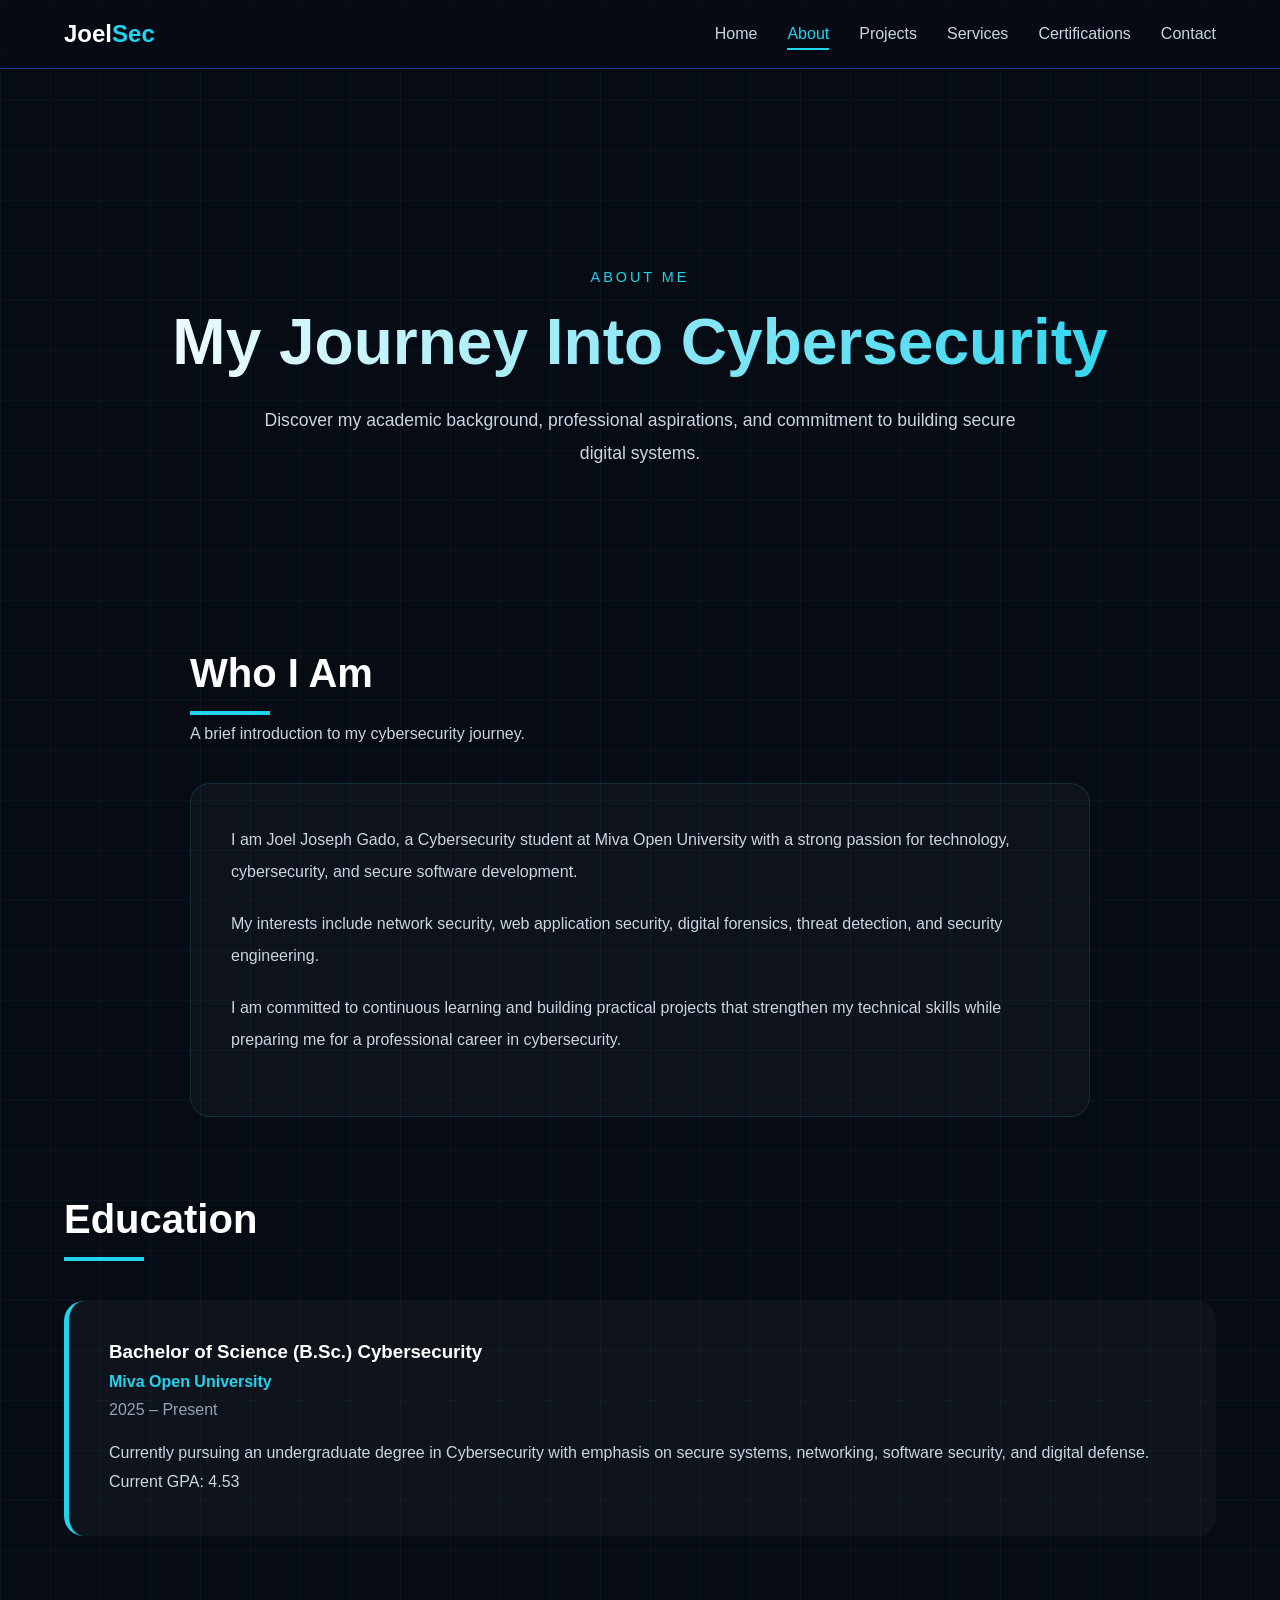
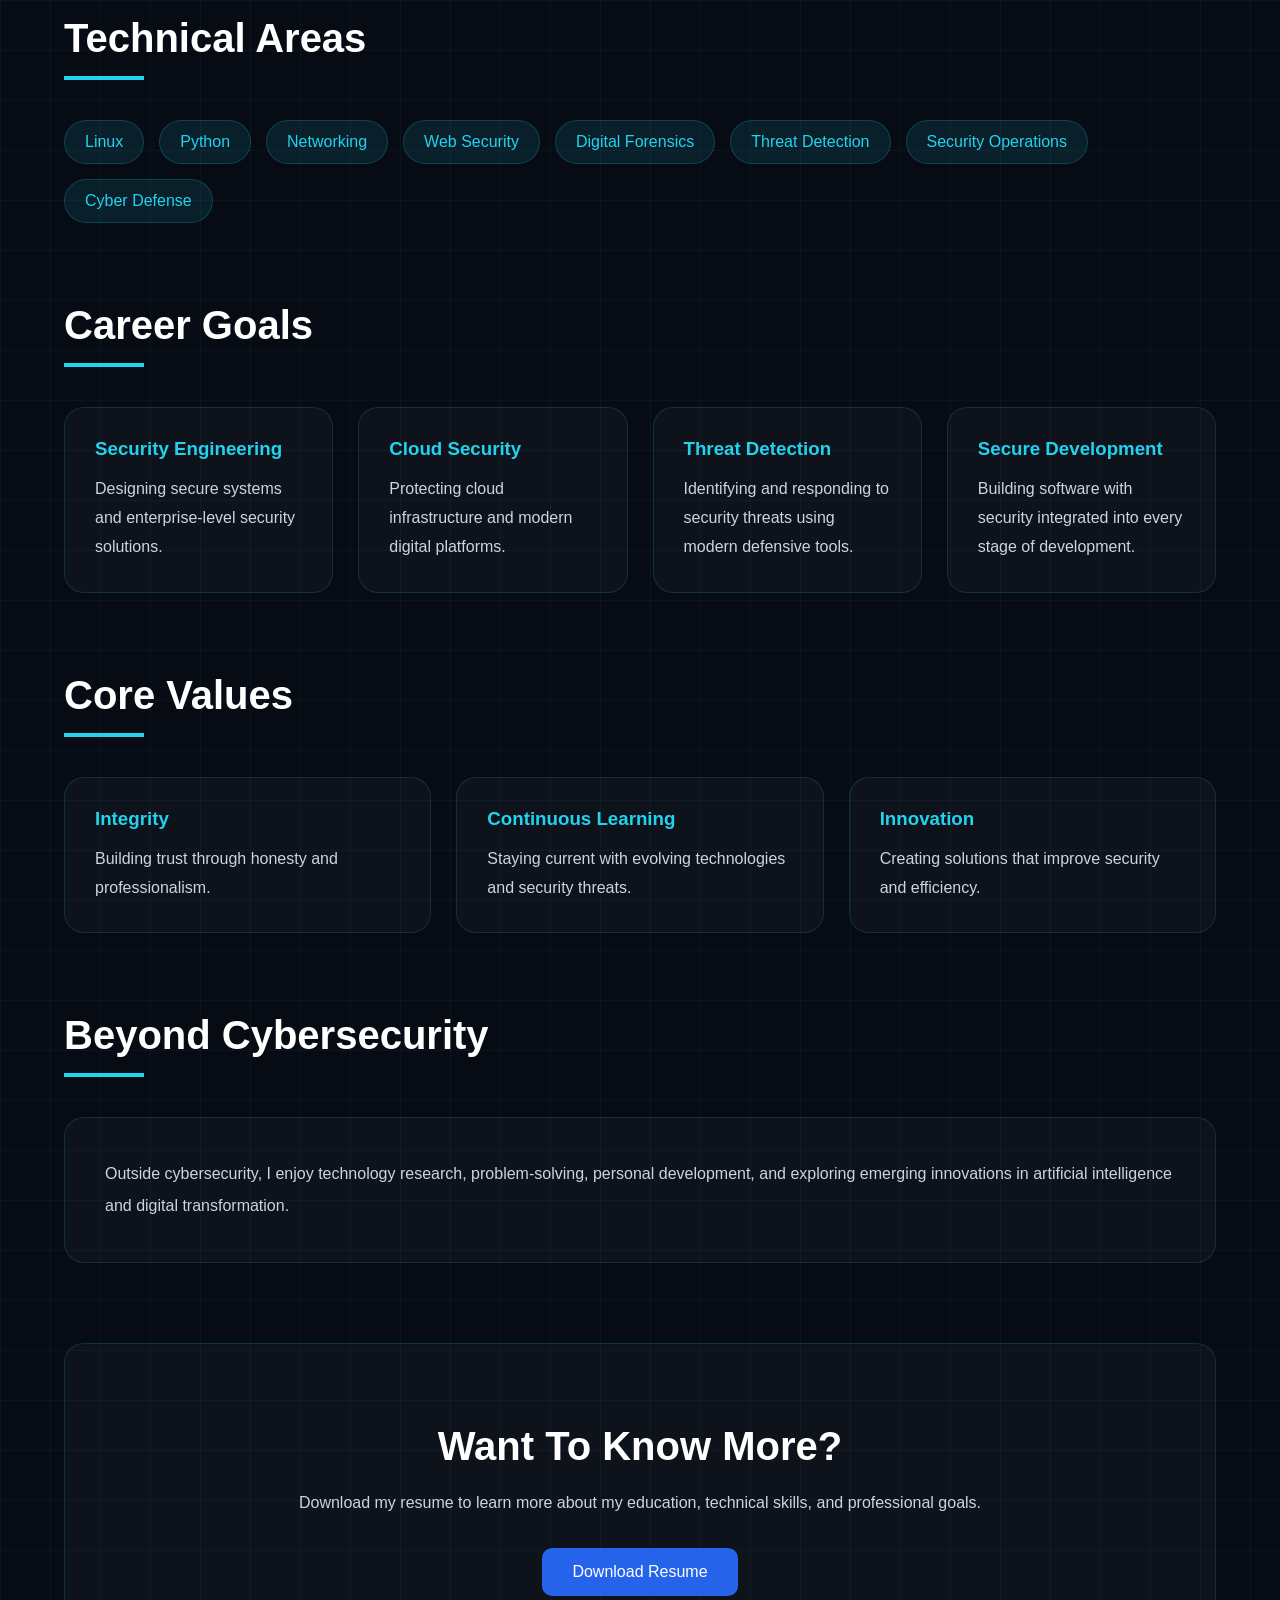
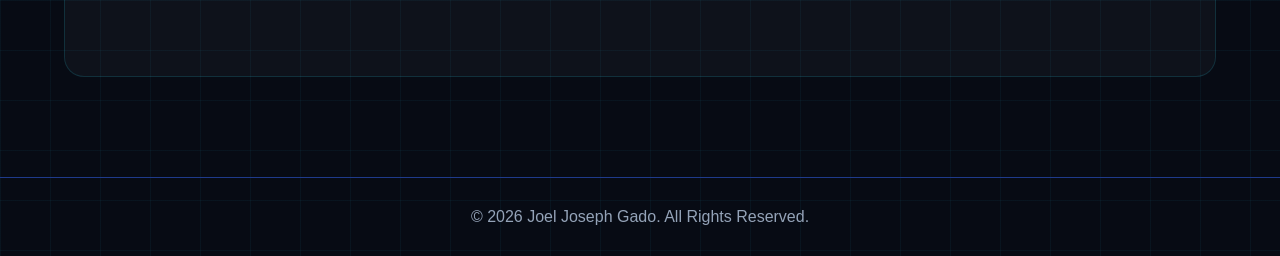
==== about.html @ 83c2a884 "Create multi-page cybersecurity portfolio" ====
<!DOCTYPE html>
<html lang="en">

<head>

    <meta charset="UTF-8">

    <meta
        name="viewport"
        content="width=device-width, initial-scale=1.0">

    <title>
        About | Joel Joseph Gado
    </title>

    <link
        rel="stylesheet"
        href="css/style.css">

    <link
        rel="stylesheet"
        href="css/about.css">
<a href="about.html" class="active"></a>
</head>

<body>

    <!-- ====================================
         NAVBAR
    ==================================== -->

    <header class="navbar">

        <div class="logo">

            <h2>Joel<span>Sec</span></h2>

        </div>

        <nav>

            <ul class="nav-links">

                <li>
                    <a href="index.html">
                        Home
                    </a>
                </li>

                <li>
                    <a
                        href="about.html"
                        class="active">
                        About
                    </a>
                </li>

                <li>
                    <a href="projects.html">
                        Projects
                    </a>
                </li>

                <li>
                    <a href="services.html">
                        Services
                    </a>
                </li>

                <li>
                    <a href="certifications.html">
                        Certifications
                    </a>
                </li>

                <li>
                    <a href="contact.html">
                        Contact
                    </a>
                </li>

            </ul>

        </nav>

    </header>

    <!-- ====================================
         MAIN CONTENT
    ==================================== -->

    <main>

        <!-- ====================================
             ABOUT BANNER
        ==================================== -->

        <section class="about-banner">

            <div class="banner-content">

                <p class="page-tag">
                    ABOUT ME
                </p>

                <h1>
                    My Journey Into Cybersecurity
                </h1>

                <p class="banner-description">

                    Discover my academic background,
                    professional aspirations, and
                    commitment to building secure
                    digital systems.

                </p>

            </div>

        </section>

        <!-- ====================================
             BIOGRAPHY
        ==================================== -->

        <section class="biography">

            <div class="section-header">

                <h2>Who I Am</h2>

                <p>
                    A brief introduction to my
                    cybersecurity journey.
                </p>

            </div>

            <div class="bio-content">

                <p>

                    I am Joel Joseph Gado, a
                    Cybersecurity student at
                    Miva Open University with a
                    strong passion for technology,
                    cybersecurity, and secure
                    software development.

                </p>

                <p>

                    My interests include network
                    security, web application
                    security, digital forensics,
                    threat detection, and security
                    engineering.

                </p>

                <p>

                    I am committed to continuous
                    learning and building practical
                    projects that strengthen my
                    technical skills while preparing
                    me for a professional career
                    in cybersecurity.

                </p>

            </div>

        </section>

        <!-- ====================================
             EDUCATION
        ==================================== -->

        <section class="education">

            <div class="section-header">

                <h2>Education</h2>

            </div>

            <div class="education-card">

                <h3>
                    Bachelor of Science (B.Sc.)
                    Cybersecurity
                </h3>

                <h4>
                    Miva Open University
                </h4>

                <span>
                    2025 – Present
                </span>

                <p>

                    Currently pursuing an
                    undergraduate degree in
                    Cybersecurity with emphasis
                    on secure systems,
                    networking, software security,
                    and digital defense.

                </p>

                <p>

                    Current GPA: 4.53

                </p>

            </div>

        </section>

        <!-- ====================================
             TECHNICAL AREAS
        ==================================== -->

        <section class="skills-preview">

            <div class="section-header">

                <h2>Technical Areas</h2>

            </div>

            <div class="skills-tags">

                <span>Linux</span>

                <span>Python</span>

                <span>Networking</span>

                <span>Web Security</span>

                <span>Digital Forensics</span>

                <span>Threat Detection</span>

                <span>Security Operations</span>

                <span>Cyber Defense</span>

            </div>

        </section>

        <!-- ====================================
             CAREER GOALS
        ==================================== -->

        <section class="career-goals">

            <div class="section-header">

                <h2>Career Goals</h2>

            </div>

            <div class="goals-grid">

                <div class="goal-card">

                    <h3>
                        Security Engineering
                    </h3>

                    <p>
                        Designing secure systems
                        and enterprise-level
                        security solutions.
                    </p>

                </div>

                <div class="goal-card">

                    <h3>
                        Cloud Security
                    </h3>

                    <p>
                        Protecting cloud
                        infrastructure and
                        modern digital platforms.
                    </p>

                </div>

                <div class="goal-card">

                    <h3>
                        Threat Detection
                    </h3>

                    <p>
                        Identifying and responding
                        to security threats using
                        modern defensive tools.
                    </p>

                </div>

                <div class="goal-card">

                    <h3>
                        Secure Development
                    </h3>

                    <p>
                        Building software with
                        security integrated into
                        every stage of development.
                    </p>

                </div>

            </div>

        </section>

        <!-- ====================================
             CORE VALUES
        ==================================== -->

        <section class="values">

            <div class="section-header">

                <h2>Core Values</h2>

            </div>

            <div class="values-grid">

                <div class="value-card">

                    <h3>
                        Integrity
                    </h3>

                    <p>
                        Building trust through
                        honesty and professionalism.
                    </p>

                </div>

                <div class="value-card">

                    <h3>
                        Continuous Learning
                    </h3>

                    <p>
                        Staying current with
                        evolving technologies
                        and security threats.
                    </p>

                </div>

                <div class="value-card">

                    <h3>
                        Innovation
                    </h3>

                    <p>
                        Creating solutions that
                        improve security and
                        efficiency.
                    </p>

                </div>

            </div>

        </section>

        <!-- ====================================
             INTERESTS
        ==================================== -->

        <section class="interests">

            <div class="section-header">

                <h2>Beyond Cybersecurity</h2>

            </div>

            <div class="interests-content">

                <p>

                    Outside cybersecurity,
                    I enjoy technology research,
                    problem-solving, personal
                    development, and exploring
                    emerging innovations in
                    artificial intelligence and
                    digital transformation.

                </p>

            </div>

        </section>

        <!-- ====================================
             RESUME CTA
        ==================================== -->

        <section class="resume-cta">

            <h2>
                Want To Know More?
            </h2>

            <p>

                Download my resume to learn more
                about my education, technical
                skills, and professional goals.

            </p>

            <a
                href="#"
                class="btn-primary">

                Download Resume

            </a>

        </section>

    </main>

    <!-- ====================================
         FOOTER
    ==================================== -->

    <footer>

        <p>

            © 2026 Joel Joseph Gado.
            All Rights Reserved.

        </p>

    </footer>

</body>

</html>
---- css/style.css ----
html,
body{
    width:100%;
    overflow-x:hidden;
}




/* ====================================
   ROOT VARIABLES
==================================== */

:root{

    --bg-primary:#070B14;
    --bg-secondary:#0F172A;
    --bg-card:rgba(255,255,255,0.03);

    --text-primary:#FFFFFF;
    --text-secondary:#CBD5E1;
    --text-muted:#94A3B8;

    --accent-blue:#2563EB;
    --accent-cyan:#22D3EE;

    --border-primary:#1E3A8A;
    --border-secondary:rgba(34,211,238,0.15);

    --card-radius:20px;
    --transition-speed:0.3s;
}

/* ====================================
   GLOBAL RESET
==================================== */

*{
    margin:0;
    padding:0;
    box-sizing:border-box;
}

/* ====================================
   BODY
==================================== */

body{

    background-color:var(--bg-primary);

    background-image:
        linear-gradient(
            rgba(34,211,238,0.05) 1px,
            transparent 1px
        ),
        linear-gradient(
            90deg,
            rgba(34,211,238,0.05) 1px,
            transparent 1px
        );

    background-size:50px 50px;

    color:var(--text-primary);

    font-family:
    "Segoe UI",
    Tahoma,
    Geneva,
    Verdana,
    sans-serif;

    min-height:100vh;
    width:100%;
}

/* ====================================
   MAIN CONTAINER
==================================== */

main{

    width:90%;

    max-width:1300px;

    margin:auto;
}

/* ====================================
   NAVBAR
==================================== */

.navbar{

    display:flex;

    justify-content:space-between;

    align-items:center;

    padding:20px 5%;

    position:sticky;

    top:0;

    z-index:1000;

    backdrop-filter:blur(15px);

    background:
    rgba(7,11,20,0.85);

    border-bottom:
    1px solid var(--border-primary);
}

.logo h2{

    color:var(--text-primary);
}

.logo span{

    color:var(--accent-cyan);
}

.nav-links{

    display:flex;

    list-style:none;

    gap:30px;
}

.nav-links a{

    text-decoration:none;

    color:var(--text-secondary);

    transition:var(--transition-speed);
}

.nav-links a:hover{

    color:var(--accent-cyan);
}

/* ====================================
   HERO SECTION
==================================== */

.hero{

    display:flex;

    justify-content:space-between;

    align-items:center;

    gap:3rem;

    margin-top:20px;
}


.hero-content{

    flex:1;
}

.hero-tag{

    color:var(--accent-cyan);

    letter-spacing:3px;

    font-size:0.9rem;

    margin-bottom:20px;
}

.hero-content h1{

    font-size:clamp(2.8rem,6vw,4.5rem);

    line-height:1.1;

    margin-bottom:10px;

    background:
    linear-gradient(
        90deg,
        #ffffff,
        #22D3EE
    );

    background-clip:text;

    -webkit-background-clip:text;

    color:transparent;
}

.hero-content h2{

    color:var(--text-muted);

    font-size:1.4rem;

    margin-bottom:25px;
}

.hero-description{

    max-width:650px;

    color:var(--text-secondary);

    line-height:1.8;

    font-size:1.05rem;
}

/* ====================================
   HERO BUTTONS
==================================== */

.hero-buttons{

    display:flex;

    flex-wrap:wrap;

    gap:20px;

    margin-top:35px;
}

/* ====================================
   HERO VISUAL
==================================== */

.hero-visual{

    flex:0 0 350px;

    display:flex;

    justify-content:center;
}

/* ====================================
   HERO CARD
==================================== */

.hero-card{

    width:100%;

    max-width:420px;

    padding:35px;

    background:rgba(255,255,255,0.03);

    border:
    1px solid rgba(34,211,238,0.20);

    border-radius:20px;

    backdrop-filter:blur(10px);

    animation:
    float 5s ease-in-out infinite;
}

.hero-card h3{

    color:var(--accent-cyan);

    margin-bottom:25px;
}

.hero-card ul{

    list-style:none;
}

.hero-card li{

    padding:12px 0;

    border-bottom:
    1px solid rgba(255,255,255,0.08);

    color:var(--text-secondary);
}

/* ====================================
   SHARED BUTTONS
==================================== */

.btn-primary{

    display:inline-block;

    padding:15px 30px;

    background:var(--accent-blue);

    color:var(--text-primary);

    text-decoration:none;

    border-radius:10px;

    transition:var(--transition-speed);
}

.btn-primary:hover{

    transform:translateY(-3px);
}

.btn-secondary{

    display:inline-block;

    padding:15px 30px;

    border:1px solid var(--accent-cyan);

    color:var(--accent-cyan);

    text-decoration:none;

    border-radius:10px;

    transition:var(--transition-speed);
}

.btn-secondary:hover{

    transform:translateY(-3px);

    background:
    rgba(34,211,238,0.1);
}

/* ====================================
   SHARED SECTION HEADERS
==================================== */

.section-header{

    margin-bottom:40px;
}

.section-header h2{

    font-size:2.5rem;

    margin-bottom:10px;
}

.section-header h2::after{

    content:"";

    display:block;

    width:80px;

    height:4px;

    background:var(--accent-cyan);

    margin-top:15px;
}

.section-header p{

    color:var(--text-secondary);
}

/* ====================================
   SHARED CARDS
==================================== */

.card{

    background:var(--bg-card);

    border:
    1px solid var(--border-secondary);

    border-radius:var(--card-radius);

    padding:30px;

    transition:var(--transition-speed);
}

.card:hover{

    transform:translateY(-8px);

    border-color:var(--accent-cyan);

    box-shadow:
    0 0 25px
    rgba(34,211,238,0.25);
}

/* ====================================
   FORMS
==================================== */

input,
textarea{

    width:100%;

    padding:15px;

    background:var(--bg-secondary);

    color:var(--text-primary);

    border:
    1px solid var(--border-primary);

    border-radius:10px;
}

input:focus,
textarea:focus{

    outline:none;

    border-color:
    var(--accent-cyan);
}

/* ====================================
   SECTION SPACING
==================================== */

section{

    margin-top:80px;
}

/* ====================================
   IMAGES
==================================== */

img{

    max-width:100%;

    height:auto;
}

/* ====================================
   FOOTER
==================================== */

footer{

    margin-top:100px;

    padding:30px;

    text-align:center;

    border-top:
    1px solid var(--border-primary);

    color:var(--text-muted);
}

/* ====================================
   HERO ANIMATION
==================================== */

@keyframes float{

    0%{
        transform:translateY(0);
    }

    50%{
        transform:translateY(-12px);
    }

    100%{
        transform:translateY(0);
    }
}

/* ====================================
   RESPONSIVE DESIGN
==================================== */

@media (max-width:768px){

    .navbar{

        flex-direction:column;

        gap:12px;

        padding:18px 5%;
    }

    .nav-links{

        flex-wrap:wrap;

        justify-content:center;

        gap:18px;
    }

    .hero{

        flex-direction:column;

        align-items:flex-start;

        gap:2rem;

        margin-top:10px;
    }

    .hero-content{

        width:100%;
    }

    .hero-visual{

        width:100%;

        max-width:100%;

        flex:none;
    }

    .hero-card{

        max-width:100%;

        width:100%;

        padding:25px;
    }

    .hero-content h2{

        font-size:1.2rem;
    }

    .section-header h2{

        font-size:2rem;
    }

    section{

        margin-top:60px;
    }
}

/* ====================================
   ACTIVE NAVIGATION LINK
==================================== */

.nav-links a.active{

    color: var(--accent-cyan);

    position: relative;
}

.nav-links a.active::after{

    content: "";

    position: absolute;

    left: 0;

    bottom: -8px;

    width: 100%;

    height: 2px;

    background: var(--accent-cyan);
}
---- css/about.css ----
/* ====================================
   ABOUT BANNER
==================================== */

.about-banner{

    text-align:center;

    padding:120px 20px 80px;
}

.page-tag{

    color:var(--accent-cyan);

    letter-spacing:3px;

    font-size:0.9rem;

    margin-bottom:20px;
}

.banner-content h1{

    font-size:4rem;

    margin-bottom:25px;

    background:
    linear-gradient(
        90deg,
        #ffffff,
        #22D3EE
    );

    background-clip:text;

    color:transparent;
}

.banner-description{

    max-width:800px;

    margin:auto;

    color:var(--text-secondary);

    line-height:1.9;

    font-size:1.1rem;
}

/* ====================================
   BIOGRAPHY
==================================== */

.biography{

    max-width:900px;

    margin:100px auto 0;
}

.bio-content{

    background:var(--bg-card);

    border:
    1px solid var(--border-secondary);

    padding:40px;

    border-radius:20px;
}

.bio-content p{

    color:var(--text-secondary);

    line-height:2;

    margin-bottom:20px;
}

/* ====================================
   EDUCATION
==================================== */

.education-card{

    background:var(--bg-card);

    border-left:
    5px solid var(--accent-cyan);

    padding:40px;

    border-radius:20px;
}

.education-card h3{

    color:var(--text-primary);

    margin-bottom:10px;
}

.education-card h4{

    color:var(--accent-cyan);

    margin-bottom:10px;
}

.education-card span{

    color:var(--text-muted);

    display:block;

    margin-bottom:20px;
}

.education-card p{

    color:var(--text-secondary);

    line-height:1.8;
}

/* ====================================
   SKILLS PREVIEW
==================================== */

.skills-tags{

    display:flex;

    flex-wrap:wrap;

    gap:15px;
}

.skills-tags span{

    padding:12px 20px;

    border-radius:50px;

    background:
    rgba(34,211,238,0.1);

    border:
    1px solid rgba(34,211,238,0.2);

    color:var(--accent-cyan);

    transition:0.3s;
}

.skills-tags span:hover{

    transform:translateY(-3px);

    background:
    rgba(34,211,238,0.2);
}

/* ====================================
   CAREER GOALS
==================================== */

.goals-grid{

    display:grid;

    grid-template-columns:
    repeat(auto-fit,minmax(260px,1fr));

    gap:25px;
}

.goal-card{

    background:var(--bg-card);

    border:
    1px solid var(--border-secondary);

    border-radius:20px;

    padding:30px;

    transition:0.3s;
}

.goal-card:hover{

    transform:translateY(-8px);

    border-color:var(--accent-cyan);
}

.goal-card h3{

    color:var(--accent-cyan);

    margin-bottom:15px;
}

.goal-card p{

    color:var(--text-secondary);

    line-height:1.8;
}

/* ====================================
   CORE VALUES
==================================== */

.values-grid{

    display:grid;

    grid-template-columns:
    repeat(auto-fit,minmax(280px,1fr));

    gap:25px;
}

.value-card{

    background:var(--bg-card);

    border:
    1px solid var(--border-secondary);

    border-radius:20px;

    padding:30px;

    transition:0.3s;
}

.value-card:hover{

    transform:translateY(-8px);

    border-color:var(--accent-cyan);
}

.value-card h3{

    color:var(--accent-cyan);

    margin-bottom:15px;
}

.value-card p{

    color:var(--text-secondary);

    line-height:1.8;
}

/* ====================================
   INTERESTS
==================================== */

.interests-content{

    background:var(--bg-card);

    border:
    1px solid var(--border-secondary);

    border-radius:20px;

    padding:40px;
}

.interests-content p{

    color:var(--text-secondary);

    line-height:2;
}

/* ====================================
   RESUME CTA
==================================== */

.resume-cta{

    text-align:center;

    padding:80px 40px;

    background:
    rgba(255,255,255,0.03);

    border:
    1px solid rgba(34,211,238,0.15);

    border-radius:20px;
}

.resume-cta h2{

    font-size:2.5rem;

    margin-bottom:20px;
}

.resume-cta p{

    max-width:700px;

    margin:0 auto 30px;

    color:var(--text-secondary);

    line-height:1.8;
}

/* ====================================
   MOBILE
==================================== */

@media (max-width:768px){

    .banner-content h1{

        font-size:2.8rem;
    }

    .bio-content,
    .education-card,
    .interests-content{

        padding:25px;
    }
}
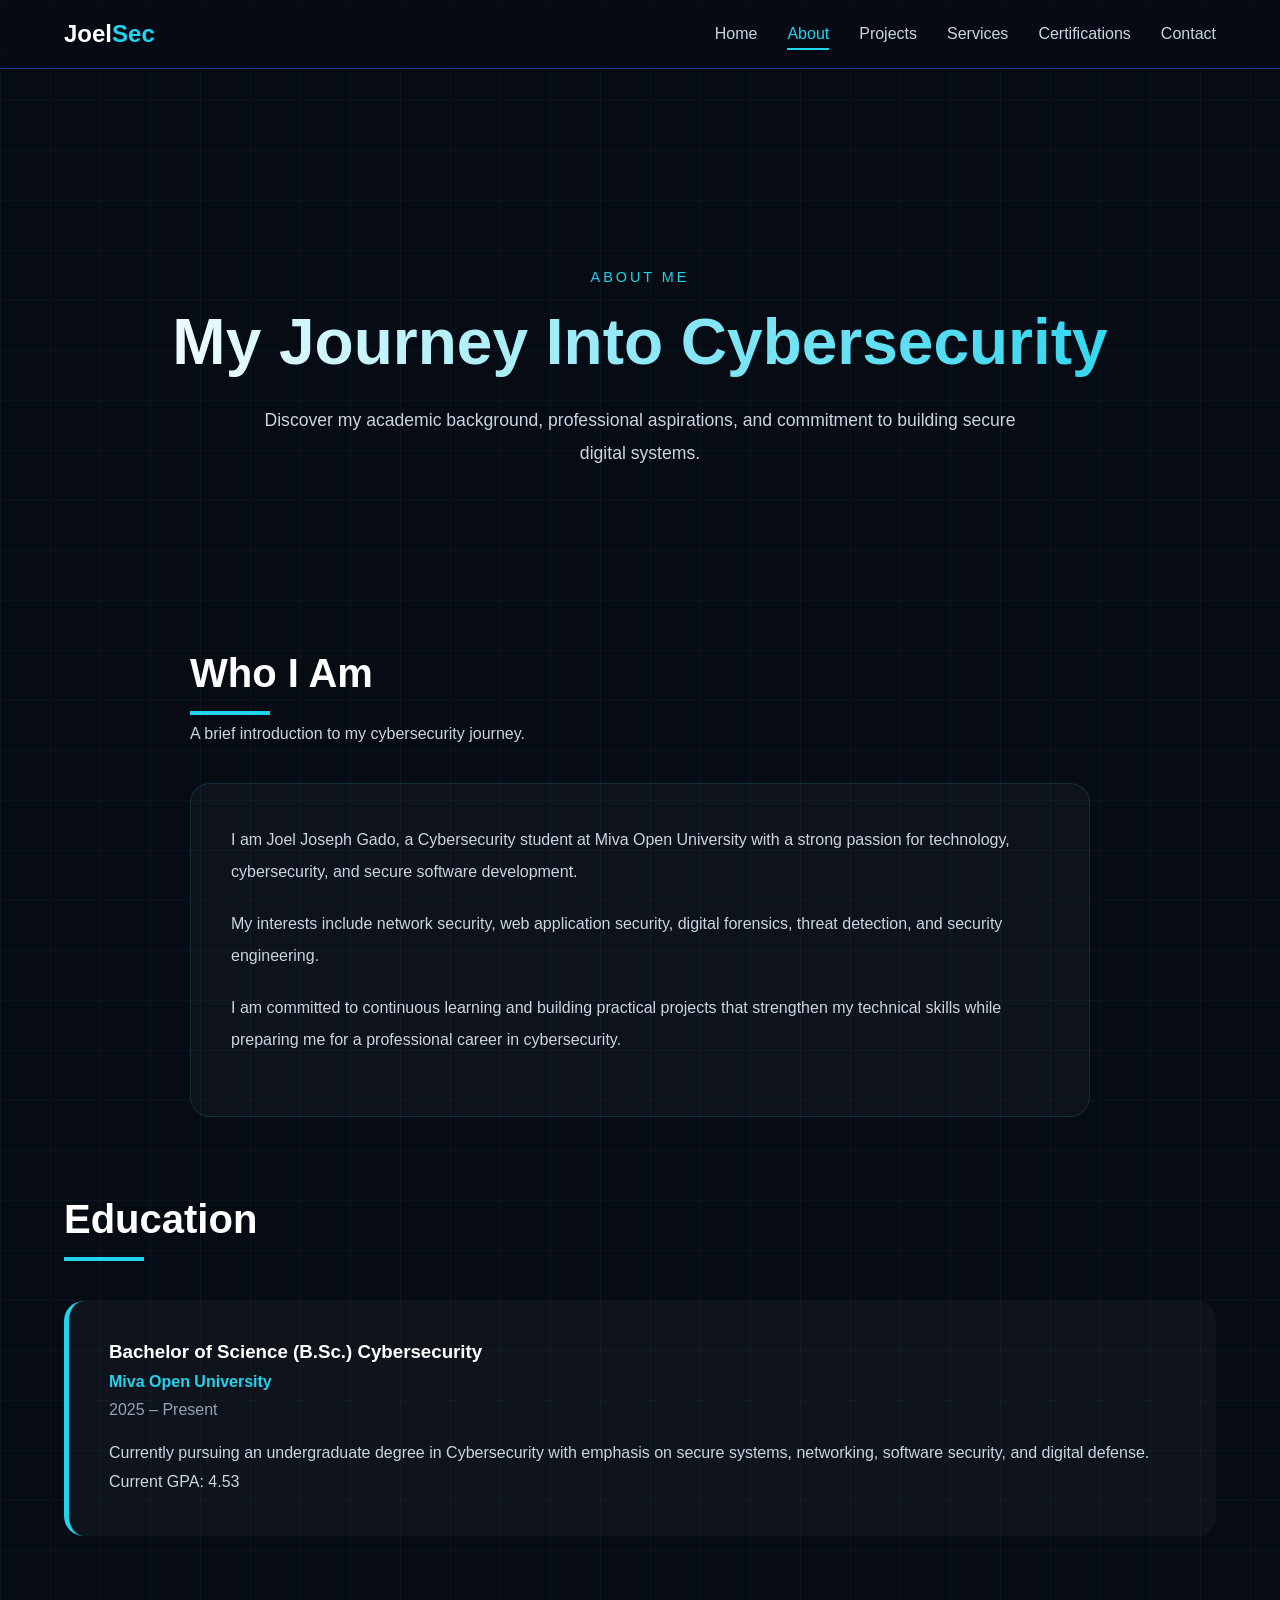
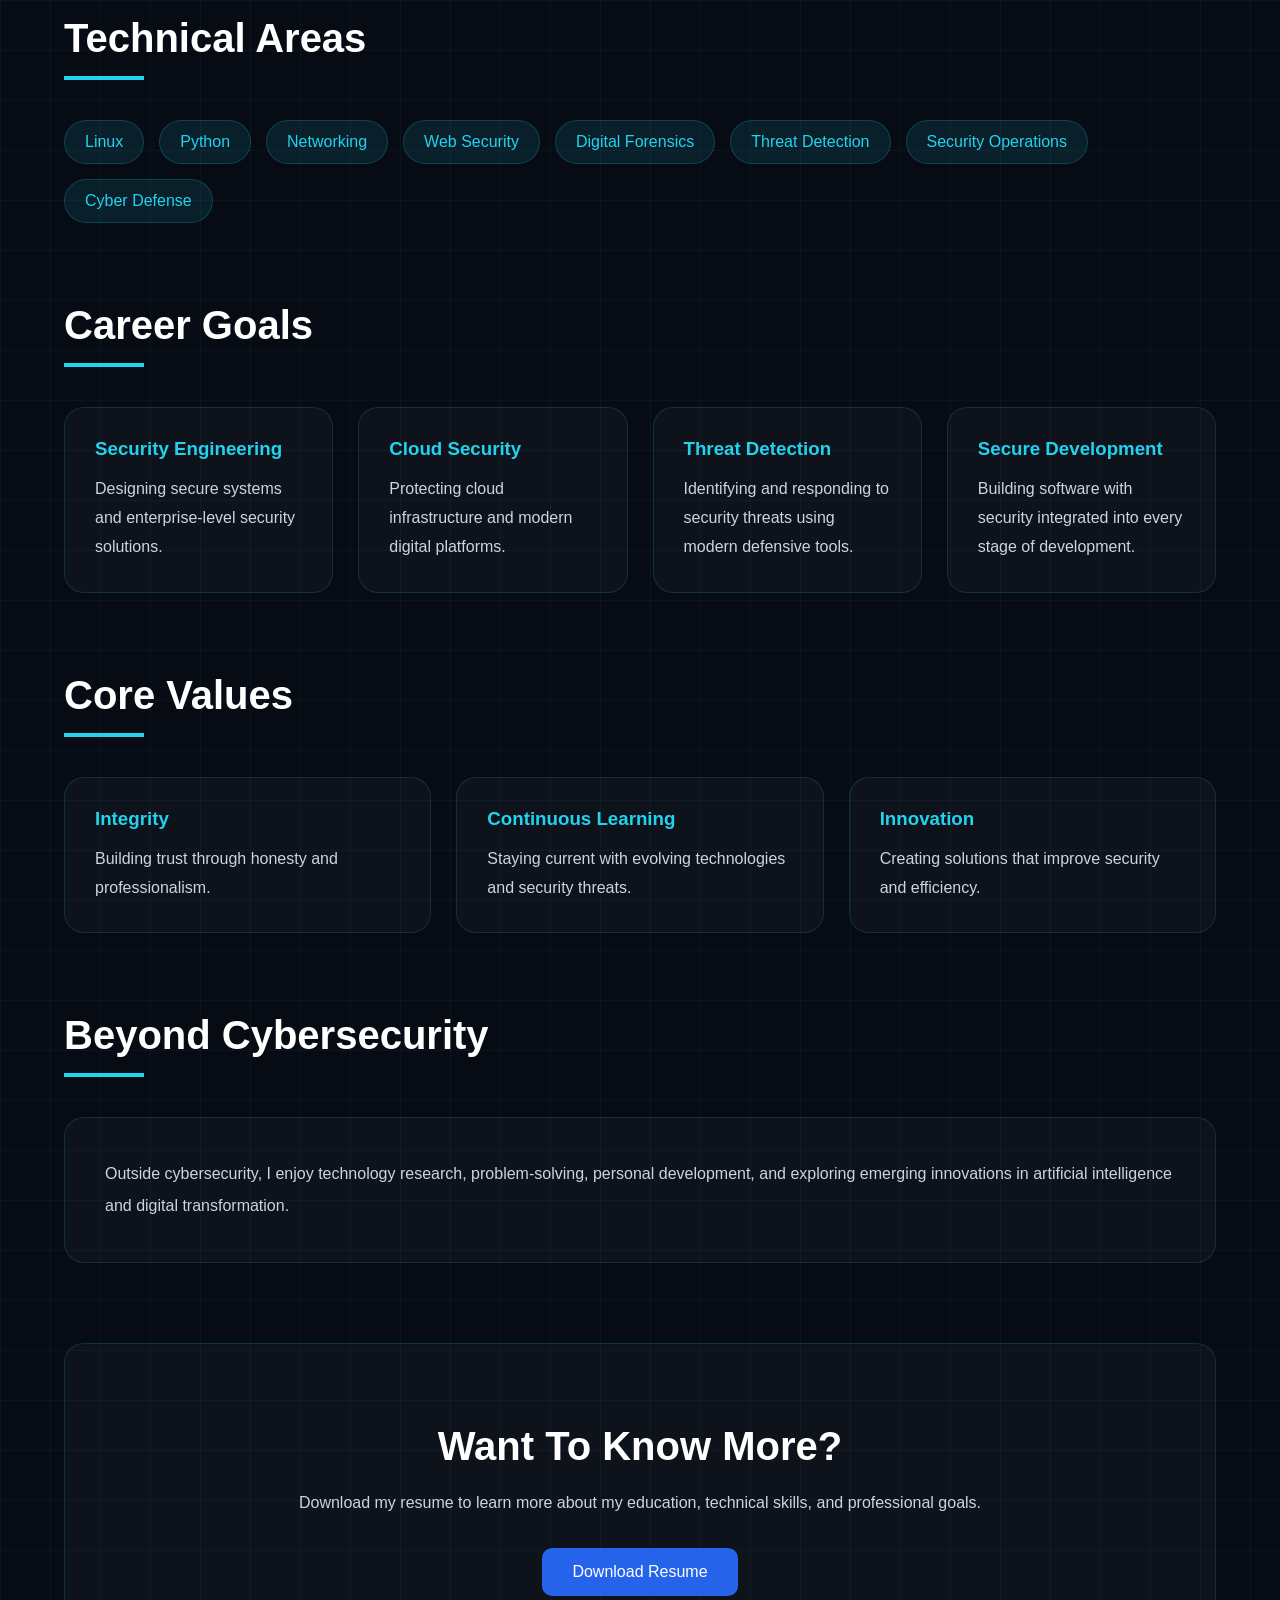
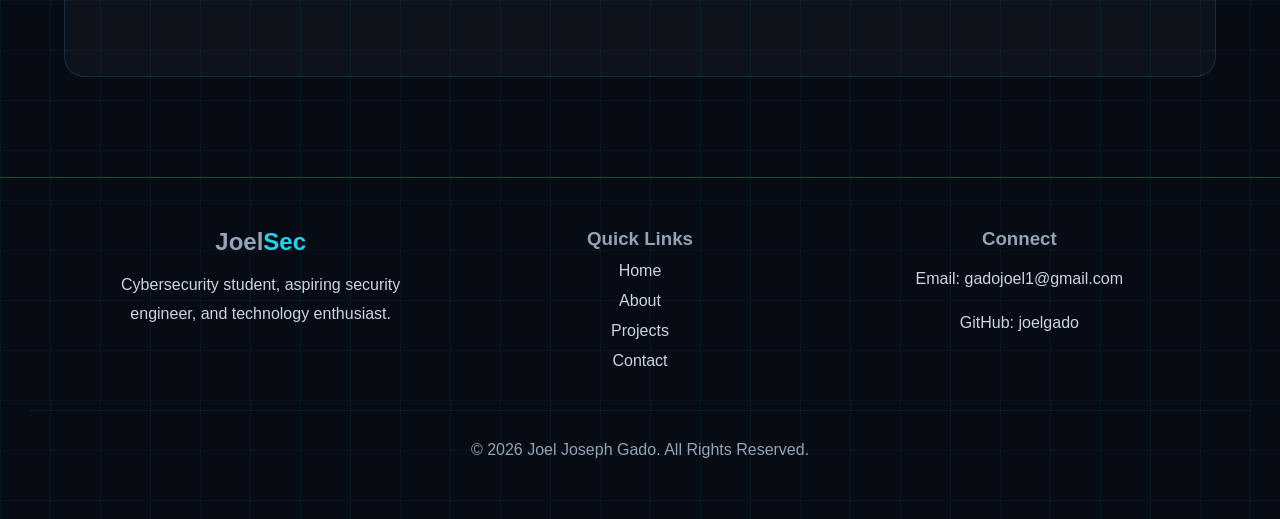
==== commit 817ff99d: "Add profile photo to hero section" ====
--- a/about.html
+++ b/about.html
@@ -454,7 +454,55 @@
          FOOTER
     ==================================== -->
 
-    <footer>
+   <!-- ====================================
+     FOOTER
+==================================== -->
+
+<footer class="footer">
+
+    <div class="footer-container">
+
+        <div class="footer-brand">
+
+            <h2>Joel<span>Sec</span></h2>
+
+            <p>
+
+                Cybersecurity student,
+                aspiring security engineer,
+                and technology enthusiast.
+
+            </p>
+
+        </div>
+
+        <div class="footer-links">
+
+            <h3>Quick Links</h3>
+
+            <a href="index.html">Home</a>
+
+            <a href="about.html">About</a>
+
+            <a href="projects.html">Projects</a>
+
+            <a href="contact.html">Contact</a>
+
+        </div>
+
+        <div class="footer-contact">
+
+            <h3>Connect</h3>
+
+            <p>Email: gadojoel1@gmail.com</p>
+
+            <p>GitHub: joelgado</p>
+
+        </div>
+
+    </div>
+
+    <div class="footer-bottom">
 
         <p>
 
@@ -463,8 +511,9 @@
 
         </p>
 
-    </footer>
-
+    </div>
+
+</footer>
 </body>
 
 </html>
--- a/css/style.css
+++ b/css/style.css
@@ -604,4 +604,138 @@
     height: 2px;
 
     background: var(--accent-cyan);
+}
+
+/* ====================================
+   MOBILE MENU BUTTON
+==================================== */
+
+.menu-toggle{
+
+    display:none;
+
+    font-size:2rem;
+
+    color:var(--accent-cyan);
+
+    cursor:pointer;
+}
+
+/* ====================================
+   MOBILE NAVIGATION
+==================================== */
+
+@media (max-width:768px){
+
+    .menu-toggle{
+
+        display:block;
+    }
+
+    .navbar{
+
+        flex-wrap:wrap;
+    }
+
+    nav{
+
+        width:100%;
+    }
+
+    .nav-links{
+
+        display:none;
+
+        flex-direction:column;
+
+        text-align:center;
+
+        padding:20px 0;
+    }
+
+    .nav-links.active{
+
+        display:flex;
+    }
+
+}
+
+/* ====================================
+   FOOTER
+==================================== */
+
+.footer{
+
+    margin-top:100px;
+
+    border-top:
+    1px solid var(--border-primary);
+
+    padding-top:50px;
+}
+
+.footer-container{
+
+    width:90%;
+
+    max-width:1300px;
+
+    margin:auto;
+
+    display:grid;
+
+    grid-template-columns:
+    repeat(auto-fit,minmax(250px,1fr));
+
+    gap:40px;
+}
+
+.footer-brand p,
+.footer-contact p{
+
+    color:var(--text-secondary);
+
+    line-height:1.8;
+
+    margin-top:15px;
+}
+
+.footer-brand span{
+
+    color:var(--accent-cyan);
+}
+
+.footer-links{
+
+    display:flex;
+
+    flex-direction:column;
+
+    gap:12px;
+}
+
+.footer-links a{
+
+    color:var(--text-secondary);
+
+    text-decoration:none;
+}
+
+.footer-links a:hover{
+
+    color:var(--accent-cyan);
+}
+
+.footer-bottom{
+
+    text-align:center;
+
+    padding:30px;
+
+    margin-top:40px;
+
+    border-top:
+    1px solid rgba(255,255,255,0.05);
+
+    color:var(--text-muted);
 }
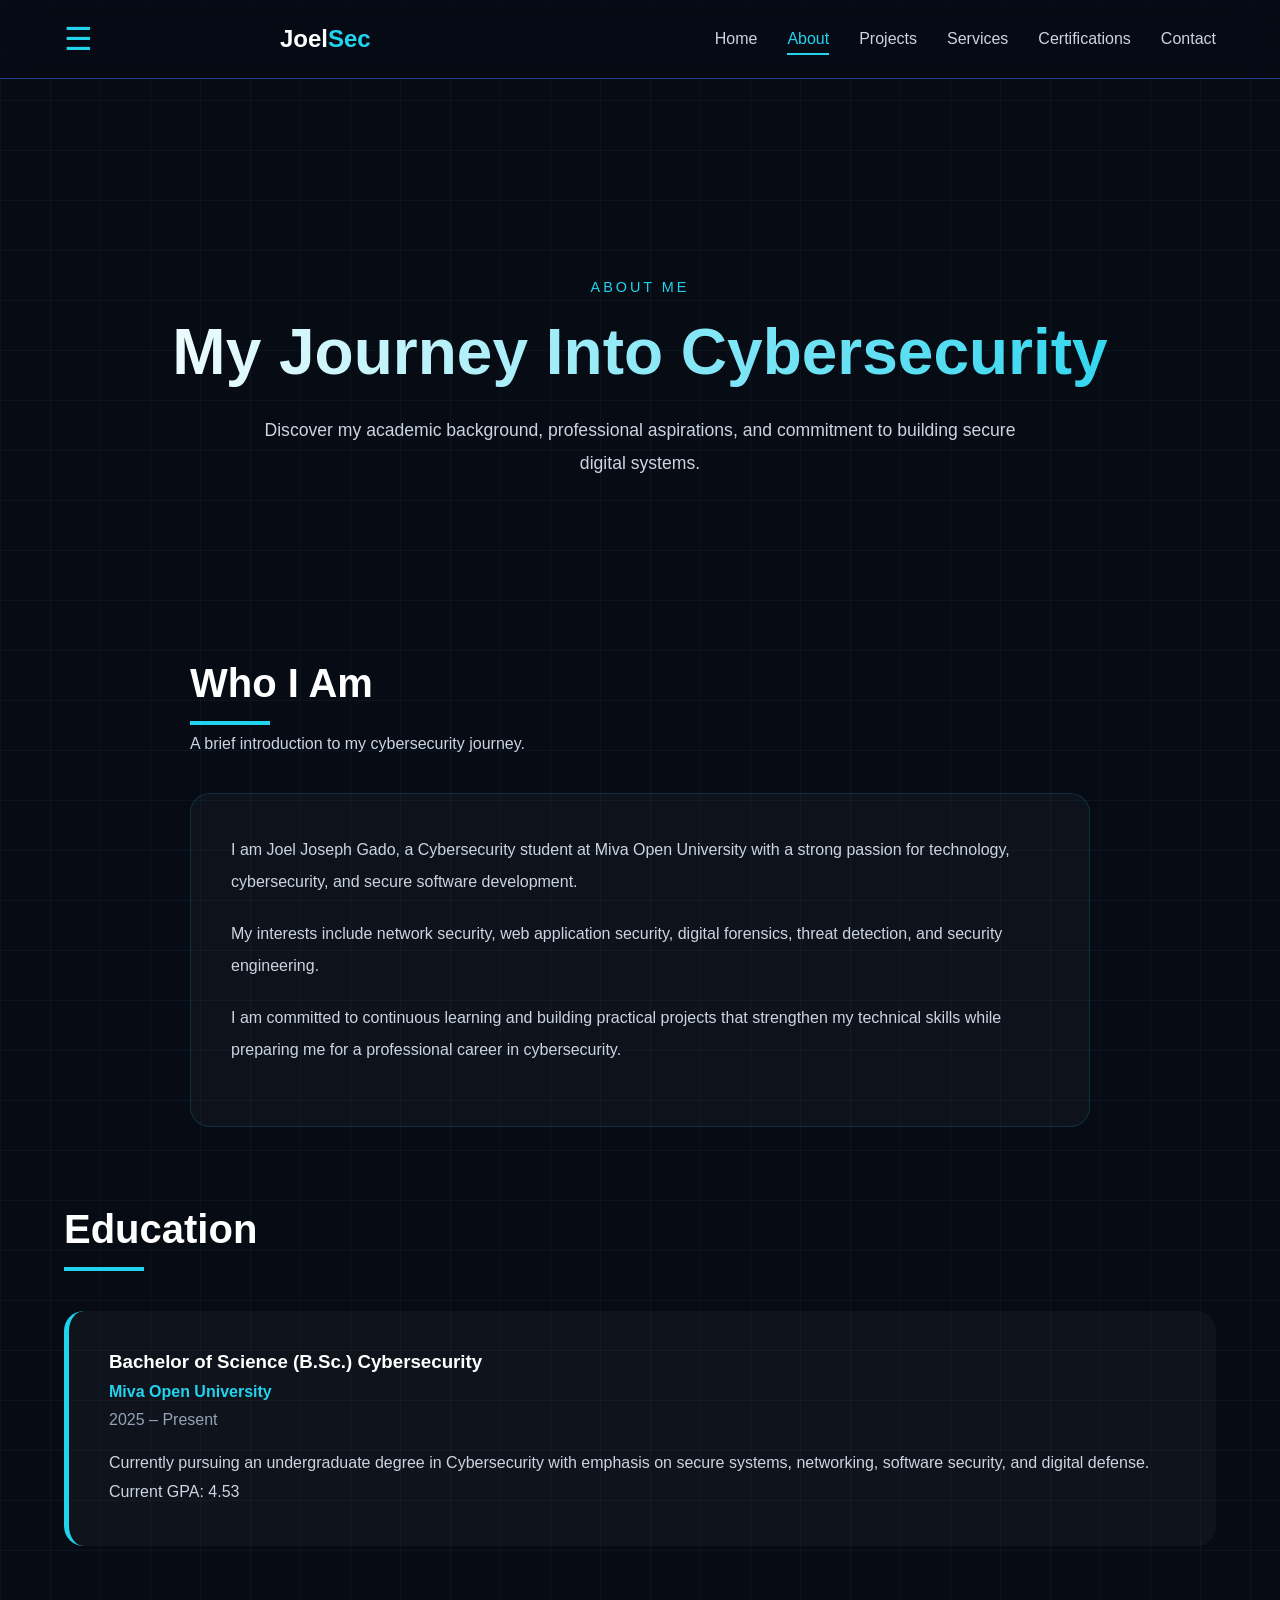
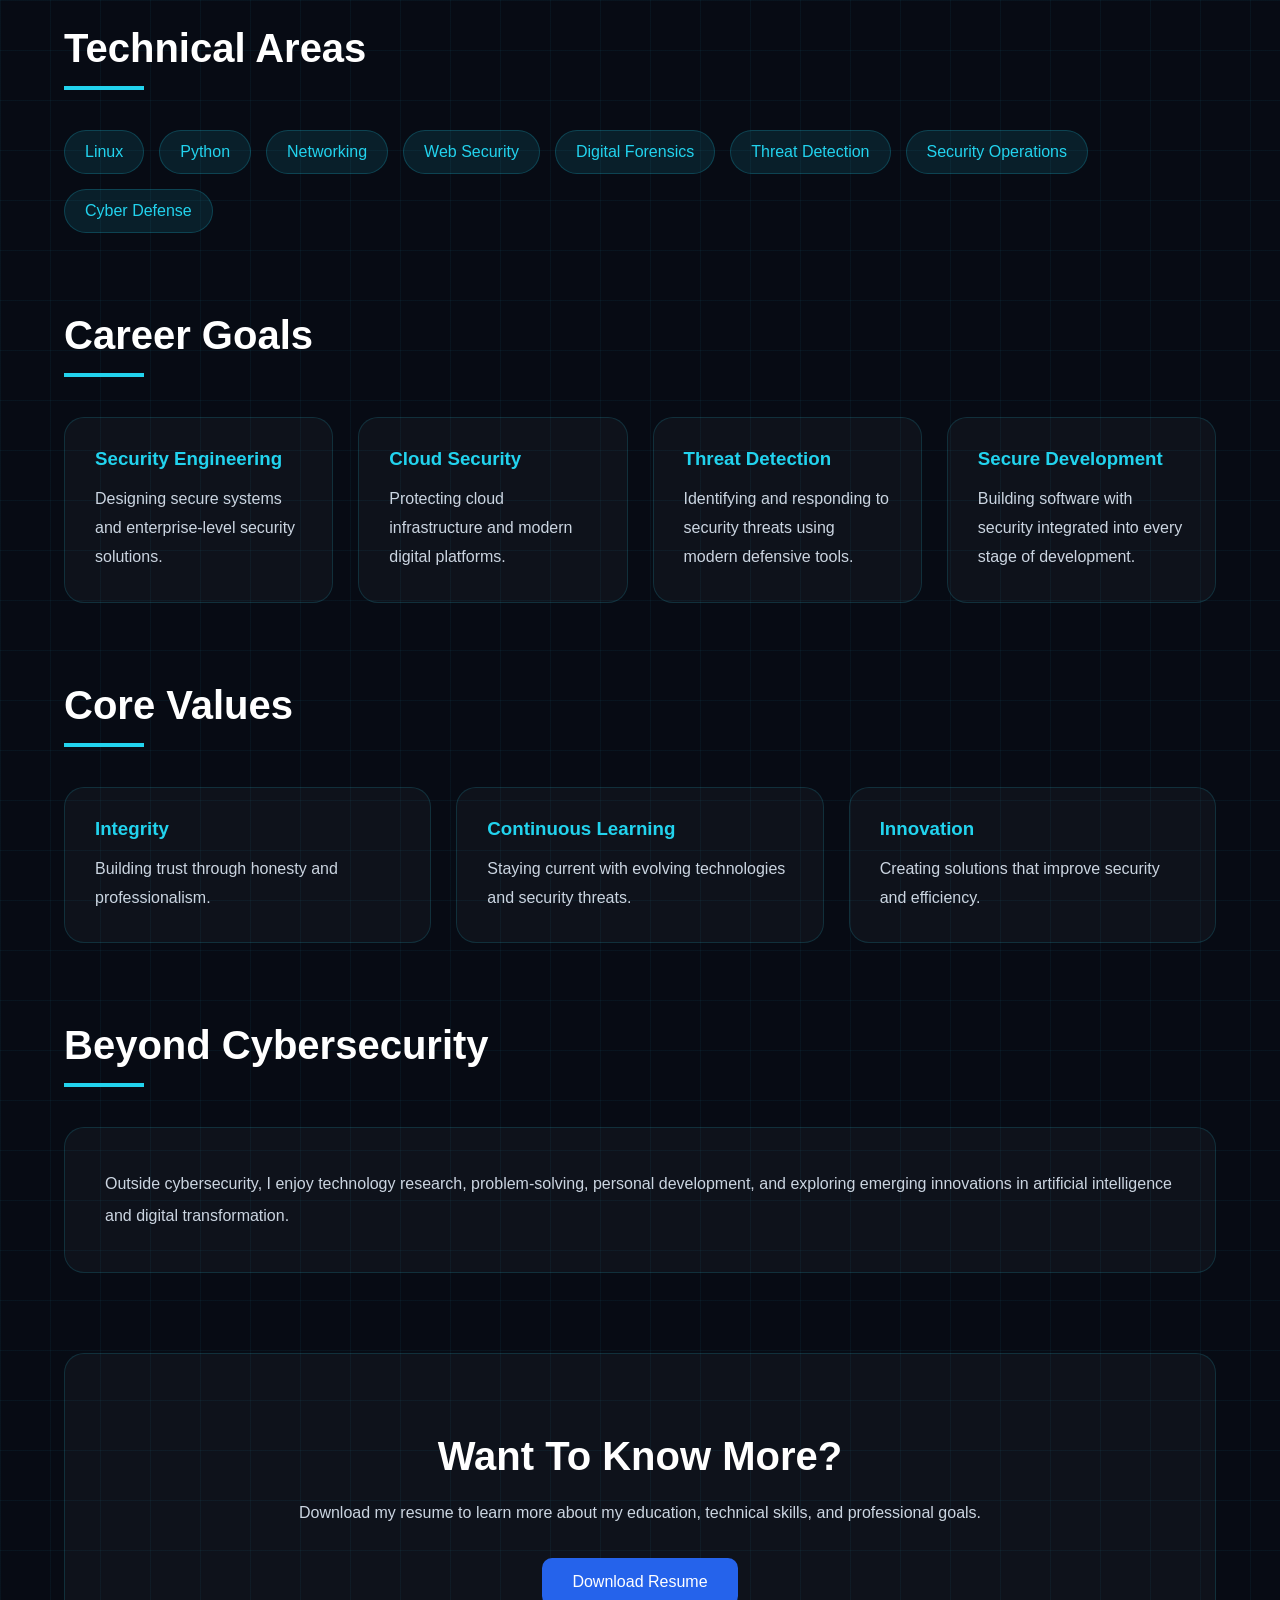
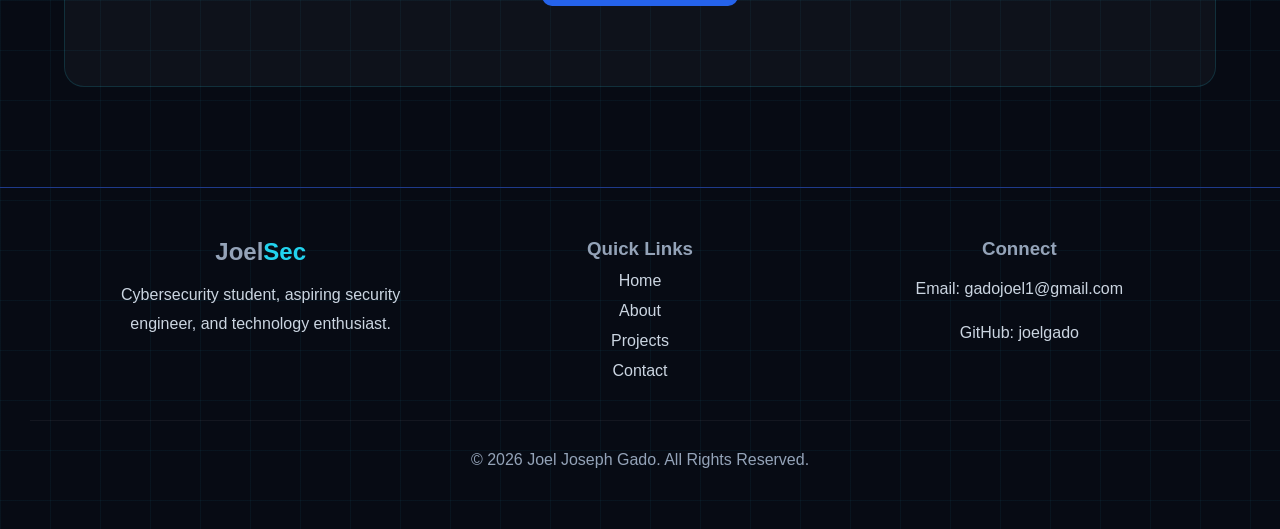
==== commit 0035424e: "fix mobile nav bar layout" ====
--- a/about.html
+++ b/about.html
@@ -31,11 +31,16 @@
 
     <header class="navbar">
 
-        <div class="logo">
-
-            <h2>Joel<span>Sec</span></h2>
-
-        </div>
+       <div class="menu-toggle">☰</div>
+
+    <div class="logo">
+        <h2>Joel<span>Sec</span></h2>
+    </div>
+
+    <nav>
+    
+    </nav>
+        
 
         <nav>
 
@@ -515,5 +520,7 @@
 
 </footer>
 </body>
+<script src="js/main.js"></script>
+</body>
 
 </html>
--- a/css/style.css
+++ b/css/style.css
@@ -150,6 +150,10 @@
     color:var(--accent-cyan);
 }
 
+.nav-links.active {
+    display: flex;
+}
+
 /* ====================================
    HERO SECTION
 ==================================== */
@@ -738,4 +742,45 @@
     1px solid rgba(255,255,255,0.05);
 
     color:var(--text-muted);
-}+}
+
+
+@media (max-width:768px){
+
+    .navbar{
+
+        display:flex;
+
+        flex-direction:row;
+
+        justify-content:flex-start;
+
+        align-items:center;
+
+        gap:15px;
+
+        padding:18px 5%;
+    }
+
+}
+
+.menu-toggle{
+
+    display:block;
+
+    font-size:2rem;
+
+    margin-right:15px;
+}
+
+@media (max-width:768px){
+
+    .navbar{
+        display:flex;
+        justify-content:center;
+        align-items:center;
+    }
+
+}
+
+
